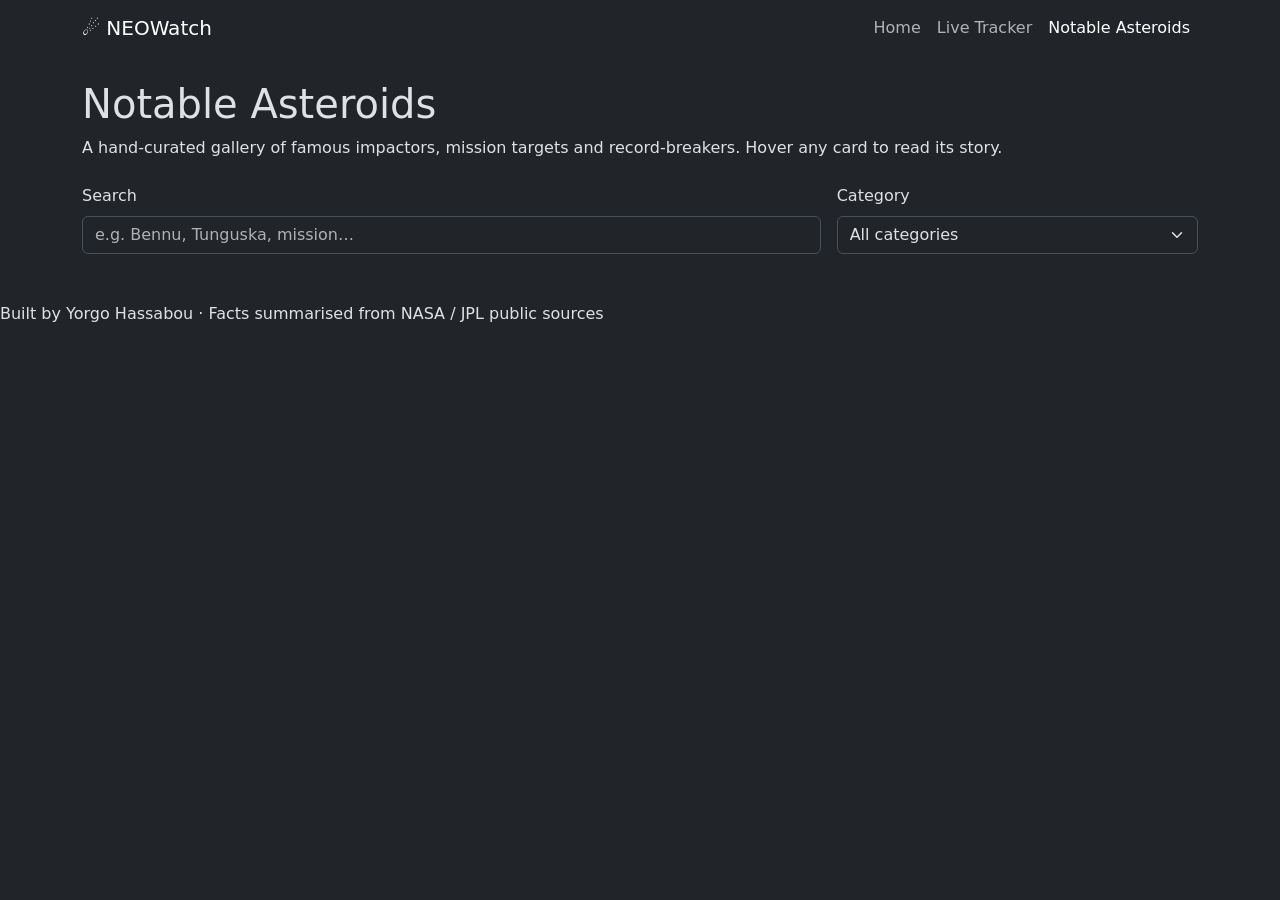
==== notable.html @ 7ab3fdb2 "Add project structure: pages, navbar, and git config Three pages (Home, Live Tracker, Notable Astero" ====
<!DOCTYPE html>
<html lang="en" data-bs-theme="dark">
  <head>
    <meta charset="UTF-8" />
    <meta name="viewport" content="width=device-width, initial-scale=1.0" />
    <title>Notable Asteroids — NEOWatch</title>
    <meta
      name="description"
      content="A curated gallery of famous asteroids, impact events and mission targets."
    />
    <link
      href="https://cdn.jsdelivr.net/npm/bootstrap@5.3.3/dist/css/bootstrap.min.css"
      rel="stylesheet"
    />
    <link rel="stylesheet" href="css/style.css" />
  </head>
  <body>
    <nav class="navbar navbar-expand-lg sticky-top">
      <div class="container container-narrow">
        <a class="navbar-brand" href="index.html">☄️ NEOWatch</a>
        <button
          class="navbar-toggler"
          type="button"
          data-bs-toggle="collapse"
          data-bs-target="#mainNav"
          aria-controls="mainNav"
          aria-expanded="false"
          aria-label="Toggle navigation"
        >
          <span class="navbar-toggler-icon"></span>
        </button>
        <div class="collapse navbar-collapse" id="mainNav">
          <ul class="navbar-nav ms-auto">
            <li class="nav-item"><a class="nav-link" href="index.html">Home</a></li>
            <li class="nav-item"><a class="nav-link" href="tracker.html">Live Tracker</a></li>
            <li class="nav-item">
              <a class="nav-link active" aria-current="page" href="notable.html">Notable Asteroids</a>
            </li>
          </ul>
        </div>
      </div>
    </nav>

    <main class="container container-narrow py-4">
      <header class="mb-4">
        <h1 class="section-title">Notable Asteroids</h1>
        <p class="section-sub m-0">
          A hand-curated gallery of famous impactors, mission targets and record-breakers.
          Hover any card to read its story.
        </p>
      </header>

      <!-- Search + category filter over the curated dataset -->
      <div class="row g-3 mb-4">
        <div class="col-12 col-md-8">
          <label class="form-label" for="notableSearch">Search</label>
          <input
            type="search"
            id="notableSearch"
            class="form-control"
            placeholder="e.g. Bennu, Tunguska, mission…"
          />
        </div>
        <div class="col-12 col-md-4">
          <label class="form-label" for="categoryFilter">Category</label>
          <select id="categoryFilter" class="form-select">
            <option value="all">All categories</option>
            <option value="Impact event">Impact event</option>
            <option value="Mission target">Mission target</option>
            <option value="Close approacher">Close approacher</option>
            <option value="Record-breaker">Record-breaker</option>
          </select>
        </div>
      </div>

      <div id="notableGrid" class="card-grid"></div>
    </main>

    <footer class="site-footer">
      <p class="m-0">
        Built by Yorgo Hassabou · Facts summarised from NASA / JPL public sources
      </p>
    </footer>

    <script src="https://cdn.jsdelivr.net/npm/bootstrap@5.3.3/dist/js/bootstrap.bundle.min.js"></script>
    <script type="module" src="js/notable.js"></script>
  </body>
</html>
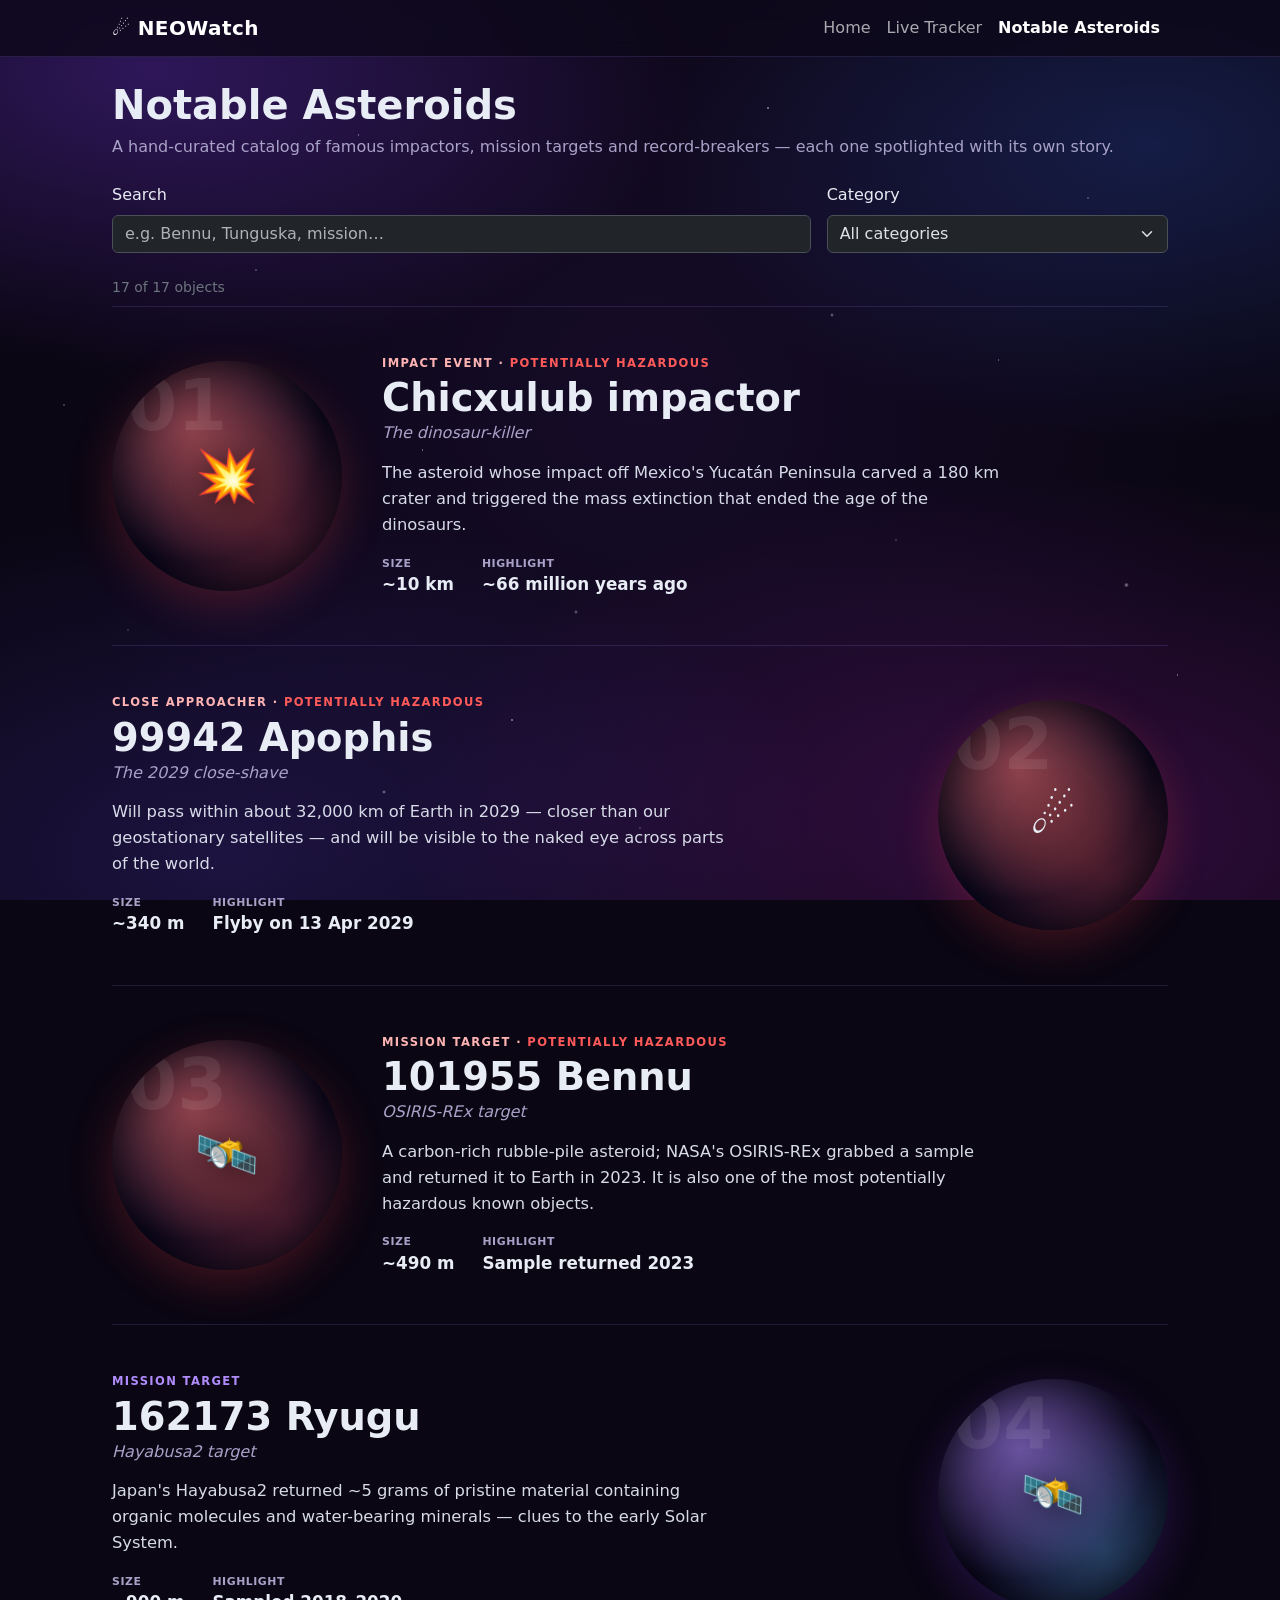
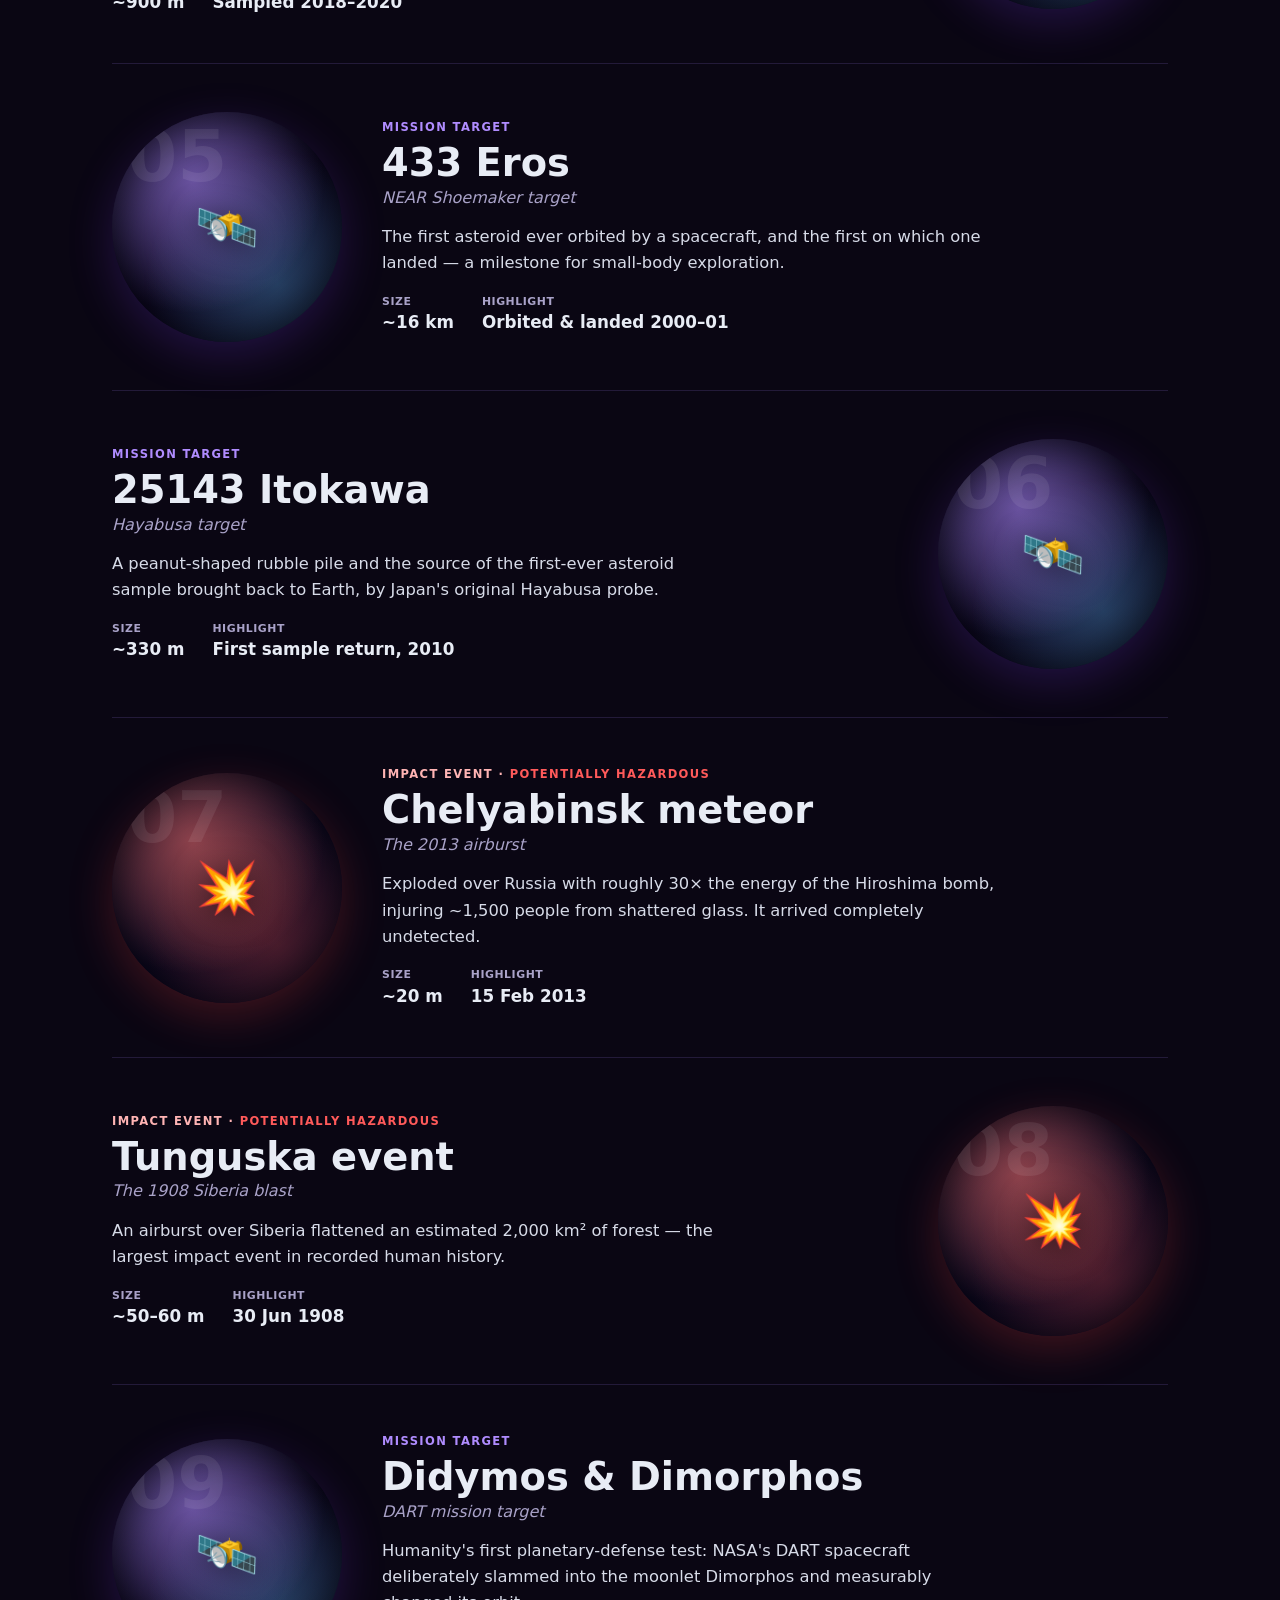
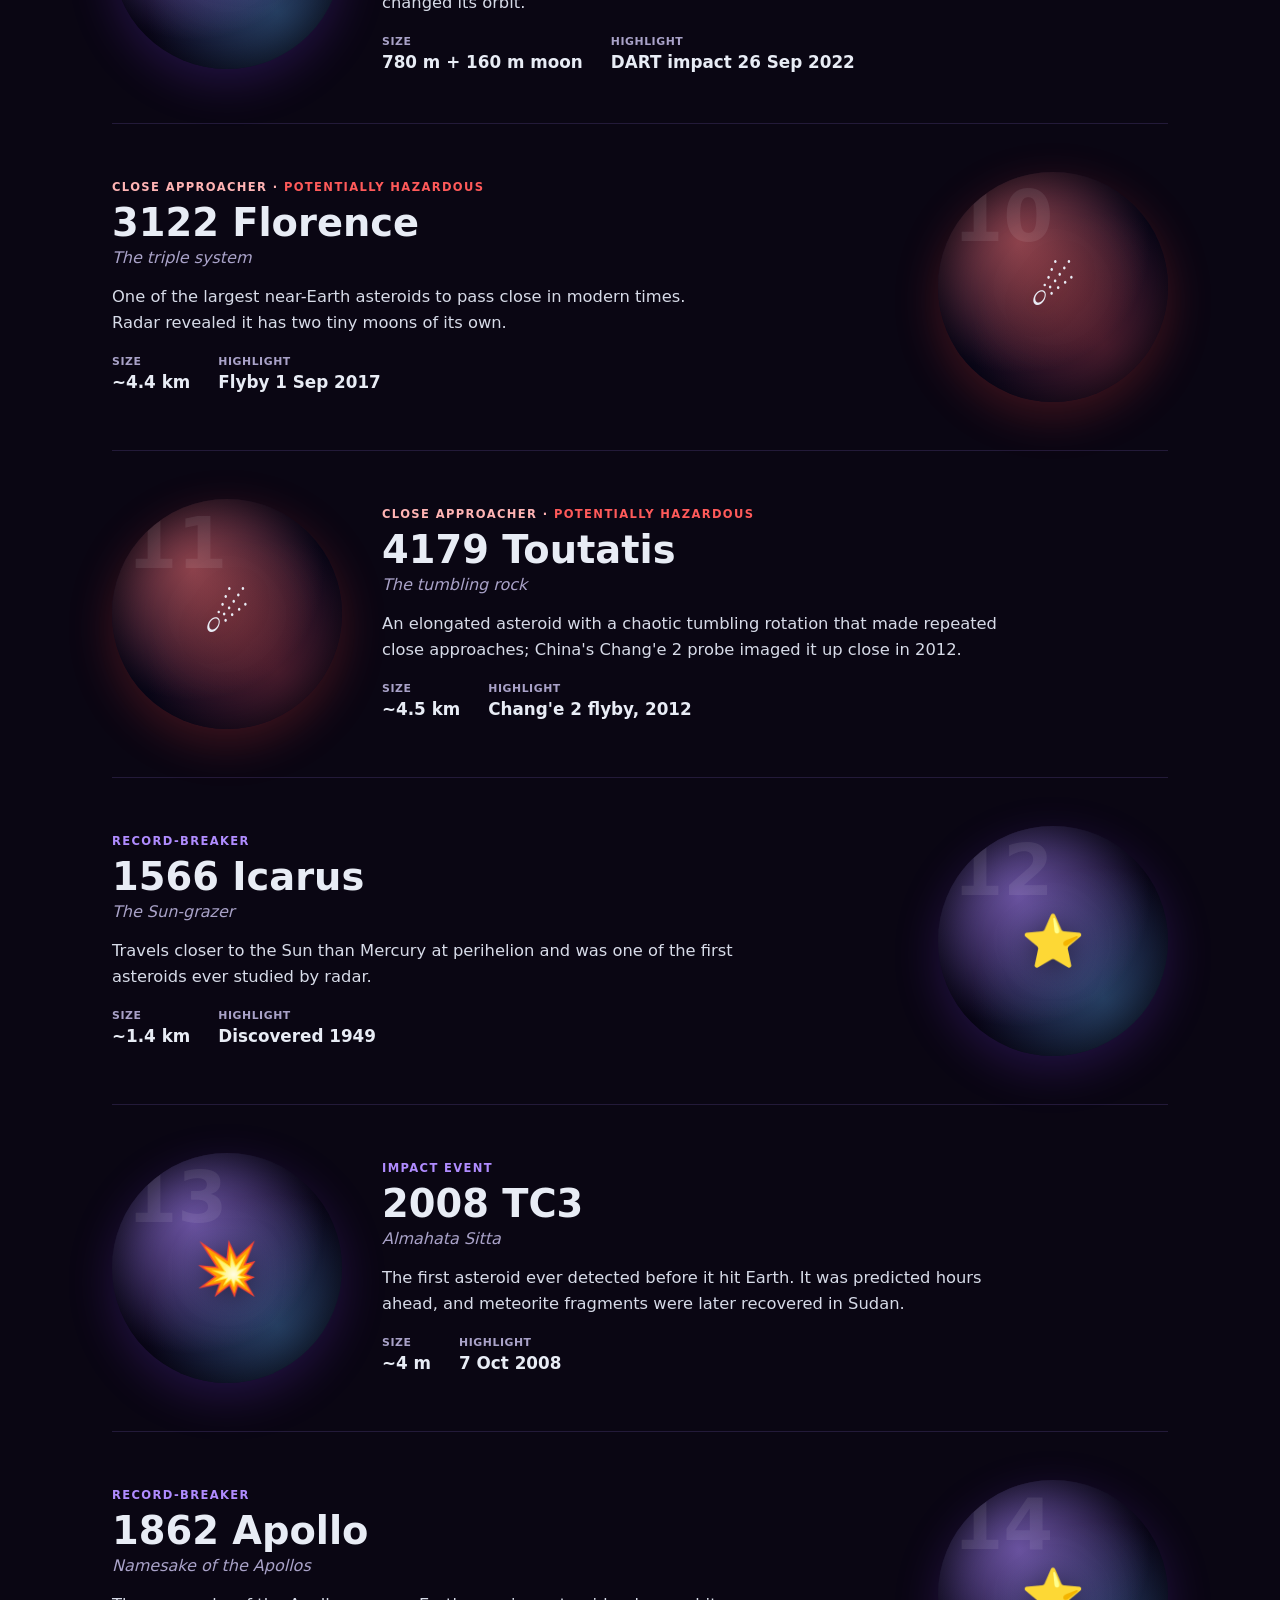
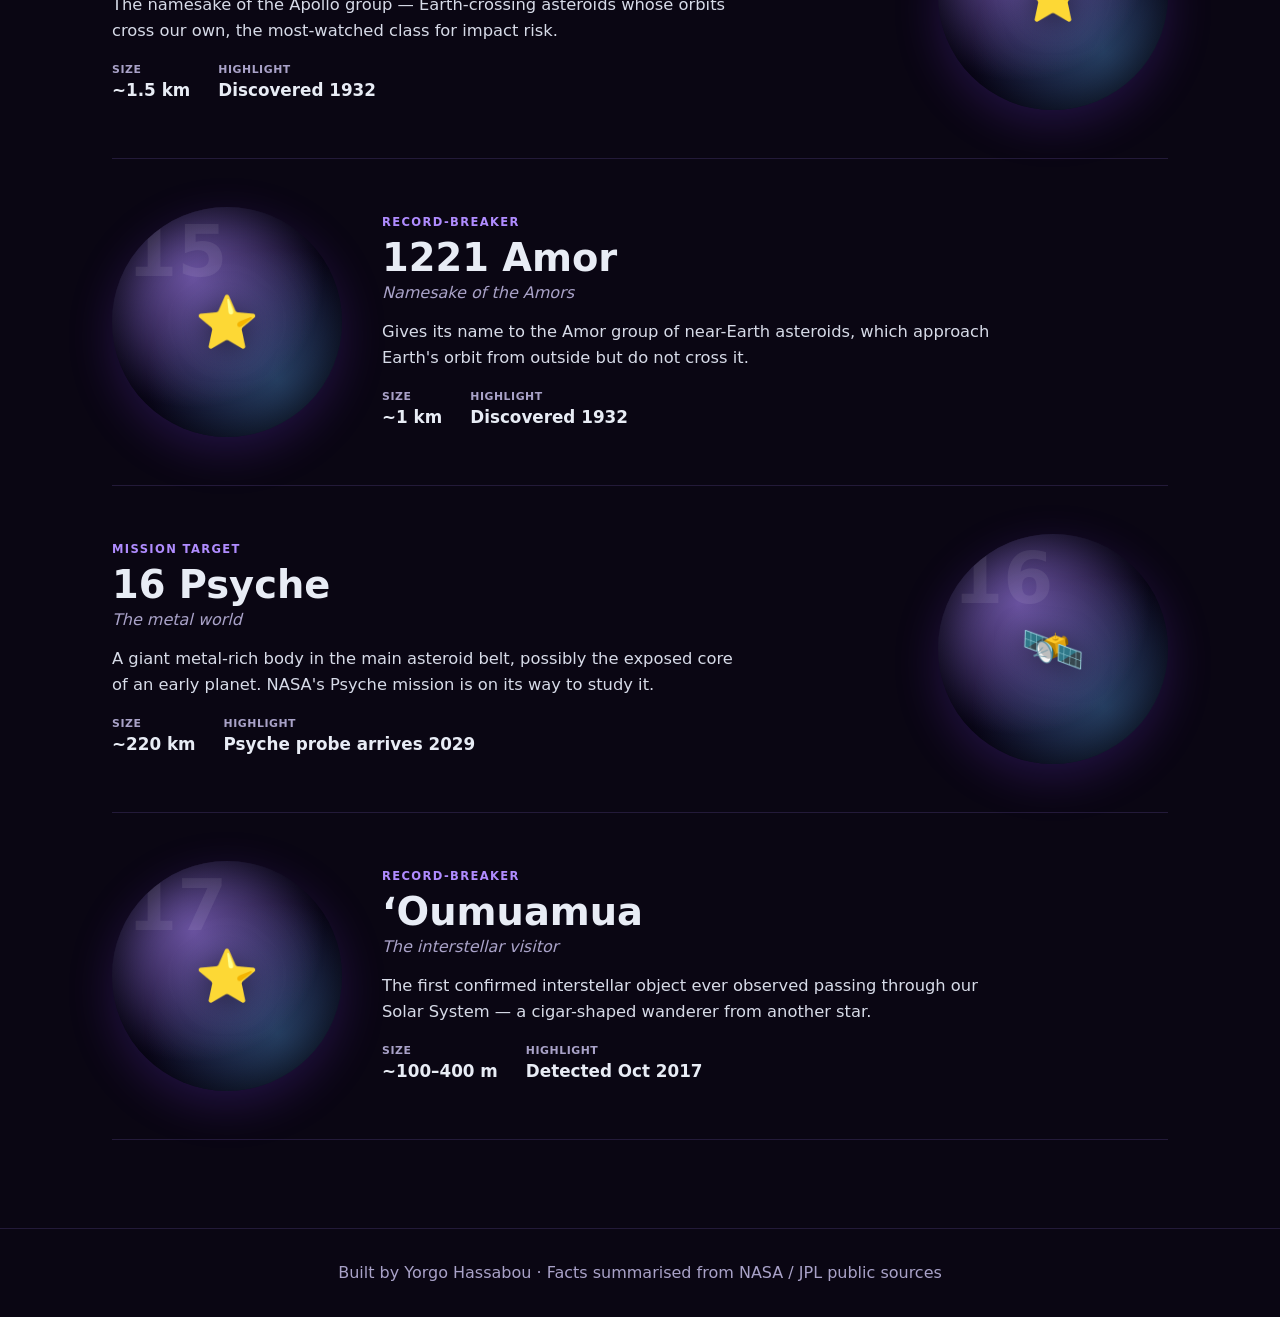
==== commit 8137a5a6: "Apod hero home screen + nav bar fix + editorial reframe for notable asteroid page" ====
--- a/notable.html
+++ b/notable.html
@@ -15,7 +15,7 @@
     <link rel="stylesheet" href="css/style.css" />
   </head>
   <body>
-    <nav class="navbar navbar-expand-lg sticky-top">
+    <nav class="navbar navbar-expand-md sticky-top">
       <div class="container container-narrow">
         <a class="navbar-brand" href="index.html">☄️ NEOWatch</a>
         <button
@@ -45,8 +45,8 @@
       <header class="mb-4">
         <h1 class="section-title">Notable Asteroids</h1>
         <p class="section-sub m-0">
-          A hand-curated gallery of famous impactors, mission targets and record-breakers.
-          Hover any card to read its story.
+          A hand-curated catalog of famous impactors, mission targets and record-breakers —
+          each one spotlighted with its own story.
         </p>
       </header>
 
@@ -73,7 +73,8 @@
         </div>
       </div>
 
-      <div id="notableGrid" class="card-grid"></div>
+      <p id="notableCount" class="text-secondary small mb-2"></p>
+      <div id="notableList" class="spotlights"></div>
     </main>
 
     <footer class="site-footer">
--- a/css/style.css
+++ b/css/style.css
@@ -0,0 +1,711 @@
+/* =============================================================================
+   NEOWatch — hand-written CSS3
+   Bootstrap 5 handles the navbar, form controls, modal and grid utilities;
+   everything below is custom: the space theme and the card-grid + hover effect.
+   ============================================================================= */
+
+:root {
+  --bg: #0a0613;
+  --surface: rgba(160, 120, 255, 0.05);
+  --text: #e8ecf5;
+  --muted: #a9a2c8;
+  --accent: #b08cff;
+  --accent-dim: rgba(176, 140, 255, 0.4);
+  --danger: #ff5a5a;
+  --line: rgba(150, 120, 230, 0.18);
+}
+
+* {
+  box-sizing: border-box;
+}
+
+body {
+  margin: 0;
+  min-height: 100vh;
+  font-family: "Segoe UI", system-ui, -apple-system, sans-serif;
+  color: var(--text);
+  /* Purple "galaxy" backdrop: a deep base with several soft nebula glows
+     (violet, blue, magenta, indigo) pooled around the edges. The centre stays
+     darker so text and cards keep their contrast. */
+  background-color: var(--bg);
+  background-image:
+    radial-gradient(ellipse 70% 55% at 12% 8%, rgba(124, 58, 237, 0.32), transparent 60%),
+    radial-gradient(ellipse 65% 55% at 90% 16%, rgba(56, 100, 230, 0.24), transparent 60%),
+    radial-gradient(ellipse 85% 65% at 82% 92%, rgba(192, 38, 211, 0.22), transparent 60%),
+    radial-gradient(ellipse 80% 65% at 18% 95%, rgba(88, 60, 210, 0.24), transparent 60%),
+    radial-gradient(circle at 50% 45%, rgba(36, 18, 66, 0.45), transparent 72%);
+  background-attachment: fixed;
+  background-repeat: no-repeat;
+}
+
+/* CSS-only starfield: two layered fields of dots give a sense of depth, with a
+   gentle twinkle (disabled under prefers-reduced-motion further down). */
+body::before,
+body::after {
+  content: "";
+  position: fixed;
+  inset: 0;
+  z-index: -1;
+  pointer-events: none;
+}
+
+/* Dense layer of small, faint stars */
+body::before {
+  opacity: 0.7;
+  background-image:
+    radial-gradient(1px 1px at 20% 30%, #fff, transparent),
+    radial-gradient(1px 1px at 70% 60%, #cdd, transparent),
+    radial-gradient(1.5px 1.5px at 40% 80%, #fff, transparent),
+    radial-gradient(1px 1px at 85% 22%, #fff, transparent),
+    radial-gradient(1px 1px at 10% 70%, #aac, transparent),
+    radial-gradient(1.5px 1.5px at 60% 12%, #fff, transparent),
+    radial-gradient(1px 1px at 33% 50%, #fff, transparent),
+    radial-gradient(1px 1px at 50% 92%, #cce, transparent),
+    radial-gradient(1px 1px at 92% 75%, #fff, transparent),
+    radial-gradient(1px 1px at 5% 45%, #fff, transparent),
+    radial-gradient(1px 1px at 78% 40%, #ddf, transparent),
+    radial-gradient(1px 1px at 28% 15%, #fff, transparent);
+  animation: twinkle 6s ease-in-out infinite alternate;
+}
+
+/* Sparser layer of larger, brighter stars, twinkling at a different pace */
+body::after {
+  opacity: 0.5;
+  background-image:
+    radial-gradient(2px 2px at 12% 22%, #fff, transparent),
+    radial-gradient(2px 2px at 65% 35%, #e7d9ff, transparent),
+    radial-gradient(2.5px 2.5px at 88% 65%, #fff, transparent),
+    radial-gradient(2px 2px at 45% 68%, #d9e6ff, transparent),
+    radial-gradient(2px 2px at 30% 88%, #fff, transparent);
+  animation: twinkle 9s ease-in-out infinite alternate-reverse;
+}
+
+@keyframes twinkle {
+  from { opacity: 0.3; }
+  to   { opacity: 0.85; }
+}
+
+a {
+  color: var(--accent);
+}
+
+.container-narrow {
+  max-width: 1080px;
+}
+
+/* Violet accent buttons — Bootstrap's .btn-info recoloured via its CSS vars so
+   the primary call-to-action buttons match the theme without changing markup. */
+.btn-info {
+  --bs-btn-color: #fff;
+  --bs-btn-bg: #7c3aed;
+  --bs-btn-border-color: #7c3aed;
+  --bs-btn-hover-color: #fff;
+  --bs-btn-hover-bg: #6d28d9;
+  --bs-btn-hover-border-color: #6d28d9;
+  --bs-btn-active-color: #fff;
+  --bs-btn-active-bg: #6d28d9;
+  --bs-btn-active-border-color: #5b21b6;
+  --bs-btn-focus-shadow-rgb: 124, 58, 237;
+}
+
+/* ----------------------------------------------------------------- Navbar -- */
+.navbar {
+  background: rgba(13, 8, 26, 0.8);
+  backdrop-filter: blur(10px);
+  border-bottom: 1px solid var(--line);
+}
+.navbar-brand {
+  font-weight: 700;
+  letter-spacing: 0.02em;
+}
+.nav-link.active {
+  color: #fff !important;
+  font-weight: 600;
+}
+
+/* ------------------------------------------------------------------- Hero -- */
+/* Cinematic hero: a full-bleed NASA "Astronomy Picture of the Day" image with a
+   gradient overlay for text contrast. The image is set by js/home.js and fades
+   in; if APOD is unavailable the themed galaxy background simply shows through. */
+.hero {
+  position: relative;
+  isolation: isolate;
+  min-height: 80vh;
+  display: flex;
+  align-items: center;
+  justify-content: center;
+  text-align: center;
+  padding: 6rem 1rem 4.5rem;
+  overflow: hidden;
+}
+.hero__img,
+.hero__overlay {
+  position: absolute;
+  inset: 0;
+  z-index: -1;
+}
+.hero__img {
+  background: center / cover no-repeat;
+  opacity: 0;
+  transform: scale(1.08);
+  transition: opacity 1.2s ease, transform 9s ease-out;
+}
+.hero__img.is-loaded {
+  opacity: 1;
+  transform: scale(1); /* slow "Ken Burns" zoom as it fades in */
+}
+.hero__overlay {
+  background:
+    radial-gradient(ellipse at 50% 35%, rgba(10, 6, 19, 0.25), rgba(10, 6, 19, 0.8) 95%),
+    linear-gradient(180deg, rgba(10, 6, 19, 0.55) 0%, rgba(10, 6, 19, 0.15) 45%, rgba(10, 6, 19, 0.96) 100%);
+}
+.hero__content {
+  position: relative;
+  z-index: 1;
+}
+.hero__title {
+  font-size: clamp(2.2rem, 6vw, 4rem);
+  font-weight: 800;
+  line-height: 1.08;
+  color: #fff;
+  text-shadow: 0 2px 24px rgba(0, 0, 0, 0.6);
+}
+.hero__lead {
+  max-width: 640px;
+  margin: 1.25rem auto 2rem;
+  color: #e6e9f2;
+  font-size: 1.15rem;
+  text-shadow: 0 1px 12px rgba(0, 0, 0, 0.7);
+}
+
+/* APOD caption pinned to the corner of the hero */
+.hero__credit {
+  position: absolute;
+  right: 1rem;
+  bottom: 1rem;
+  z-index: 1;
+  max-width: min(340px, 82vw);
+  padding: 0.6rem 0.85rem;
+  text-align: left;
+  font-size: 0.76rem;
+  line-height: 1.5;
+  color: var(--muted);
+  background: rgba(10, 6, 19, 0.6);
+  border: 1px solid var(--line);
+  border-radius: 12px;
+  backdrop-filter: blur(8px);
+}
+.hero__credit > * {
+  display: block;
+}
+.hero__credit strong {
+  color: var(--text);
+  font-weight: 600;
+}
+.hero__credit a {
+  margin-top: 0.2rem;
+  color: var(--accent);
+}
+.apod-tag {
+  margin-bottom: 0.15rem;
+  color: var(--accent);
+  font-weight: 700;
+  font-size: 0.7rem;
+  letter-spacing: 0.04em;
+  text-transform: uppercase;
+}
+
+.section {
+  padding: 1rem 0 3rem;
+}
+.section-title {
+  font-weight: 700;
+  margin-bottom: 0.35rem;
+}
+.section-sub {
+  color: var(--muted);
+  margin-bottom: 1.75rem;
+}
+
+/* Small explainer feature cards on the Home page (Bootstrap columns + Flexbox) */
+.feature {
+  height: 100%;
+  display: flex;
+  flex-direction: column;
+  gap: 0.5rem;
+  padding: 1.5rem;
+  background: var(--surface);
+  border: 1px solid var(--line);
+  border-radius: 16px;
+}
+.feature__icon {
+  font-size: 1.75rem;
+}
+
+/* ===========================================================================
+   CUSTOM UI REQUIREMENT (Yorgo Hassabou):
+   "Design a responsive card grid layout with hover effects."
+
+   - .card-grid uses CSS Grid with auto-fill + minmax() so the columns reflow
+     fluidly (1 → 2 → 3 → 4+) at ANY viewport width, with no media queries.
+   - Each card is a Flexbox column. On hover/focus it glows and slides open a
+     hidden panel (.card-neo__reveal) with the animated "danger index" meter.
+   - The tracker/home cards are 3D flip cards: "View details" rotates the card
+     horizontally (.flip / .flip__inner / .flip__front / .flip__back) to show
+     the full data set on the back face.
+   =========================================================================== */
+.card-grid {
+  display: grid;
+  grid-template-columns: repeat(auto-fill, minmax(280px, 1fr));
+  gap: 1.5rem;
+  align-items: start; /* let each card size to its own content (no clipping) */
+}
+
+.card-neo {
+  position: relative;
+  display: flex;
+  flex-direction: column;
+  gap: 0.75rem;
+  padding: 1.25rem;
+  background: linear-gradient(160deg, rgba(45, 28, 74, 0.78), rgba(20, 13, 38, 0.9));
+  border: 1px solid var(--line);
+  border-radius: 16px;
+  overflow: hidden;
+  transition: transform 0.25s ease, box-shadow 0.25s ease, border-color 0.25s ease;
+}
+
+/* Hover/focus glow — applies to standalone cards and to flip faces */
+.card-neo:hover,
+.card-neo:focus-visible {
+  border-color: var(--accent);
+  box-shadow: 0 12px 30px rgba(0, 0, 0, 0.5), 0 0 0 1px var(--accent-dim);
+  outline: none;
+}
+
+/* The lift applies only to standalone cards (Notable page). Flip cards are
+   lifted via their .flip wrapper so the 3D transform isn't disturbed. */
+.card-neo:not(.flip__face):hover,
+.card-neo:not(.flip__face):focus-visible {
+  transform: translateY(-6px) scale(1.02);
+}
+
+/* Hazardous asteroids get a red identity, intensified on hover */
+.card--hazard {
+  border-color: rgba(255, 90, 90, 0.35);
+}
+.card--hazard:hover,
+.card--hazard:focus-visible {
+  border-color: var(--danger);
+  box-shadow: 0 12px 30px rgba(0, 0, 0, 0.5), 0 0 24px rgba(255, 70, 70, 0.25);
+}
+
+/* ---- 3D flip card (Live Tracker & Home) -------------------------------- */
+.flip {
+  perspective: 1200px;
+  transition: transform 0.25s ease;
+}
+.flip:hover {
+  transform: translateY(-6px);
+}
+.flip__inner {
+  position: relative;
+  transform-style: preserve-3d;
+  will-change: transform;
+  /* The container height is animated by JS (CardGrid) as the visible face
+     changes, so the card stays compact on the front and grows when flipped.
+     Height settles faster than the rotation, so the resize hides behind the
+     edge-on moment and the second half of the flip is pure (smooth) transform. */
+  transition: transform 0.6s cubic-bezier(0.2, 0.7, 0.3, 1), height 0.4s ease-out;
+}
+.flip.is-flipped .flip__inner {
+  transform: rotateY(180deg);
+}
+.flip__face {
+  -webkit-backface-visibility: hidden;
+  backface-visibility: hidden;
+}
+/* Front stays in normal flow, so the card sizes to it (compact at rest, taller
+   on hover). The back is overlaid and only contributes height when flipped. */
+.flip__front {
+  position: relative;
+}
+.flip__back {
+  position: absolute;
+  inset: 0;
+  transform: rotateY(180deg);
+}
+
+/* Small round "flip back" button on the back face */
+.flip__close {
+  flex: none;
+  width: 28px;
+  height: 28px;
+  border-radius: 50%;
+  border: 1px solid var(--line);
+  background: var(--surface);
+  color: var(--text);
+  font-size: 0.9rem;
+  line-height: 1;
+  cursor: pointer;
+  transition: border-color 0.2s ease, color 0.2s ease;
+}
+.flip__close:hover {
+  border-color: var(--accent);
+  color: var(--accent);
+}
+
+.card-neo__head {
+  display: flex;
+  align-items: flex-start;
+  justify-content: space-between;
+  gap: 0.5rem;
+}
+.card-neo__name {
+  margin: 0;
+  font-size: 1.05rem;
+  font-weight: 700;
+}
+
+.card-neo__stats {
+  display: grid;
+  grid-template-columns: 1fr 1fr;
+  gap: 0.5rem;
+  margin: 0;
+}
+.card-neo__stats dt {
+  font-size: 0.68rem;
+  text-transform: uppercase;
+  letter-spacing: 0.05em;
+  color: var(--muted);
+}
+.card-neo__stats dd {
+  margin: 0;
+  font-weight: 600;
+}
+
+/* Hidden until hover/focus — the reveal effect */
+.card-neo__reveal {
+  max-height: 0;
+  opacity: 0;
+  transform: translateY(8px);
+  overflow: hidden;
+  transition: max-height 0.3s ease, opacity 0.3s ease, transform 0.3s ease;
+}
+.card-neo:hover .card-neo__reveal,
+.card-neo:focus-within .card-neo__reveal {
+  max-height: 220px;
+  opacity: 1;
+  transform: translateY(0);
+}
+
+/* Animated danger meter inside the reveal panel */
+.meter-label {
+  display: block;
+  font-size: 0.75rem;
+  color: var(--muted);
+  margin-bottom: 0.3rem;
+}
+.meter {
+  height: 8px;
+  background: rgba(255, 255, 255, 0.1);
+  border-radius: 99px;
+  overflow: hidden;
+}
+.meter__bar {
+  display: block;
+  height: 100%;
+  width: 0;
+  border-radius: 99px;
+  background: linear-gradient(90deg, #36d399, #fbbd23, #f87272);
+  transition: width 0.8s ease;
+}
+.card-neo:hover .meter__bar,
+.card-neo:focus-within .meter__bar {
+  width: var(--val);
+}
+.card-neo__details {
+  margin-top: 0.6rem;
+}
+
+/* Back-face orbital data (lazily loaded) sits under a divider */
+.card-neo__stats--orbital {
+  margin-top: 0.25rem;
+  padding-top: 0.5rem;
+  border-top: 1px dashed var(--line);
+}
+/* Values fade in once the lookup resolves; the rows are reserved from the
+   start so the card height never changes a second time. */
+.card-neo__stats dd {
+  transition: opacity 0.35s ease;
+}
+.card-neo__stats dd.pending {
+  opacity: 0.4;
+}
+
+/* On touch devices (no hover) the reveal panel is always shown so the meter
+   and the "View details" flip button stay reachable on a phone. */
+@media (hover: none) {
+  .card-neo__reveal {
+    max-height: 260px;
+    opacity: 1;
+    transform: none;
+  }
+  .meter__bar {
+    width: var(--val);
+  }
+}
+
+/* ----------------------------------------------------------------- Badges -- */
+.badge-hazard {
+  padding: 0.15rem 0.5rem;
+  border-radius: 99px;
+  font-size: 0.7rem;
+  font-weight: 600;
+  white-space: nowrap;
+  background: rgba(255, 90, 90, 0.15);
+  color: var(--danger);
+  border: 1px solid rgba(255, 90, 90, 0.4);
+}
+
+/* --------------------------------------------- Editorial spotlights (Notable) */
+.spotlights {
+  display: flex;
+  flex-direction: column;
+}
+.spotlight {
+  display: flex;
+  align-items: center;
+  gap: 2.5rem;
+  padding: 3rem 0;
+  border-top: 1px solid var(--line);
+}
+.spotlight:last-child {
+  border-bottom: 1px solid var(--line);
+}
+.spotlight:nth-child(even) {
+  flex-direction: row-reverse;
+}
+
+/* Cosmic "orb" standing in for a photo (category-tinted) */
+.spotlight__visual {
+  position: relative;
+  flex: none;
+  width: 230px;
+  height: 230px;
+  align-self: center;
+  display: grid;
+  place-items: center;
+  border-radius: 50%;
+  background:
+    radial-gradient(circle at 35% 30%, rgba(176, 140, 255, 0.55), transparent 60%),
+    radial-gradient(circle at 72% 75%, rgba(94, 200, 255, 0.28), transparent 55%),
+    radial-gradient(circle at 50% 50%, #1b1136, #0c0820 70%);
+  box-shadow: inset 0 0 45px rgba(0, 0, 0, 0.65), 0 14px 45px rgba(124, 58, 237, 0.22);
+  overflow: hidden;
+  transition: transform 0.4s ease, box-shadow 0.4s ease;
+}
+.spotlight:hover .spotlight__visual {
+  transform: scale(1.04);
+  box-shadow: inset 0 0 45px rgba(0, 0, 0, 0.6), 0 18px 55px rgba(124, 58, 237, 0.35);
+}
+.spotlight--hazard .spotlight__visual {
+  background:
+    radial-gradient(circle at 35% 30%, rgba(255, 120, 120, 0.5), transparent 60%),
+    radial-gradient(circle at 72% 75%, rgba(255, 90, 90, 0.22), transparent 55%),
+    radial-gradient(circle at 50% 50%, #2a1020, #0c0820 70%);
+  box-shadow: inset 0 0 45px rgba(0, 0, 0, 0.65), 0 14px 45px rgba(255, 70, 70, 0.22);
+}
+.spotlight__index {
+  position: absolute;
+  top: 0.5rem;
+  left: 0.95rem;
+  font-size: 4.5rem;
+  font-weight: 800;
+  line-height: 1;
+  color: rgba(255, 255, 255, 0.08);
+}
+.spotlight__glyph {
+  font-size: 3.2rem;
+  filter: drop-shadow(0 4px 14px rgba(0, 0, 0, 0.5));
+}
+
+.spotlight__body {
+  flex: 1;
+  min-width: 0;
+}
+.spotlight__eyebrow {
+  margin: 0 0 0.35rem;
+  font-size: 0.72rem;
+  font-weight: 700;
+  letter-spacing: 0.12em;
+  text-transform: uppercase;
+  color: var(--accent);
+}
+.spotlight--hazard .spotlight__eyebrow {
+  color: #ffb4b4;
+}
+.spotlight__flag {
+  color: var(--danger);
+}
+.spotlight__name {
+  margin: 0;
+  font-size: clamp(1.6rem, 3.5vw, 2.4rem);
+  font-weight: 800;
+  line-height: 1.1;
+}
+.spotlight__aka {
+  margin: 0.1rem 0 0.9rem;
+  color: var(--muted);
+  font-style: italic;
+}
+.spotlight__blurb {
+  margin: 0 0 1.1rem;
+  max-width: 60ch;
+  font-size: 1.02rem;
+  line-height: 1.6;
+  color: #d7dbe8;
+}
+.spotlight__facts {
+  display: flex;
+  flex-wrap: wrap;
+  gap: 1.75rem;
+  margin: 0;
+}
+.spotlight__facts dt {
+  font-size: 0.68rem;
+  text-transform: uppercase;
+  letter-spacing: 0.05em;
+  color: var(--muted);
+}
+.spotlight__facts dd {
+  margin: 0;
+  font-weight: 600;
+  font-size: 1.05rem;
+}
+
+@media (max-width: 640px) {
+  .spotlight,
+  .spotlight:nth-child(even) {
+    flex-direction: column;
+    text-align: center;
+    gap: 1.5rem;
+    padding: 2.25rem 0;
+  }
+  .spotlight__visual {
+    width: 160px;
+    height: 160px;
+  }
+  .spotlight__blurb {
+    margin-inline: auto;
+  }
+  .spotlight__facts {
+    justify-content: center;
+  }
+}
+
+/* ------------------------------------------------- Filters / tracker bar -- */
+.filters {
+  background: var(--surface);
+  border: 1px solid var(--line);
+  border-radius: 16px;
+  padding: 1.25rem;
+  margin-bottom: 1.5rem;
+}
+
+/* -------------------------------------------------------- Loading / states */
+.card-skel {
+  height: 220px;
+  border-radius: 16px;
+  background: linear-gradient(
+    100deg,
+    rgba(255, 255, 255, 0.04) 30%,
+    rgba(255, 255, 255, 0.12) 50%,
+    rgba(255, 255, 255, 0.04) 70%
+  );
+  background-size: 200% 100%;
+  animation: shimmer 1.2s infinite;
+}
+@keyframes shimmer {
+  to {
+    background-position: -200% 0;
+  }
+}
+
+.grid-state {
+  grid-column: 1 / -1;
+  text-align: center;
+  padding: 3rem 1rem;
+  color: var(--muted);
+}
+.grid-state__icon {
+  display: block;
+  font-size: 2.5rem;
+  margin-bottom: 0.5rem;
+}
+
+/* ------------------------------------------------------------- Pagination -- */
+.pager {
+  display: flex;
+  flex-wrap: wrap;
+  justify-content: center;
+  gap: 0.4rem;
+  margin-top: 2rem;
+}
+.page-btn {
+  min-width: 40px;
+  padding: 0.45rem 0.7rem;
+  border-radius: 10px;
+  border: 1px solid rgba(120, 150, 220, 0.2);
+  background: var(--surface);
+  color: var(--text);
+  cursor: pointer;
+  transition: background 0.2s ease, border-color 0.2s ease;
+}
+.page-btn:hover:not(:disabled) {
+  border-color: var(--accent);
+}
+.page-btn.is-active {
+  background: var(--accent);
+  color: #04121e;
+  border-color: var(--accent);
+  font-weight: 700;
+}
+.page-btn:disabled {
+  opacity: 0.35;
+  cursor: not-allowed;
+}
+
+/* ----------------------------------------------------------------- Footer -- */
+.site-footer {
+  margin-top: 4rem;
+  padding: 2rem 1rem;
+  text-align: center;
+  color: var(--muted);
+  border-top: 1px solid var(--line);
+}
+
+/* ------------------------------------------------------------ Responsive -- */
+@media (max-width: 480px) {
+  .hero {
+    min-height: 70vh;
+    padding: 4rem 1rem 3rem;
+  }
+  .hero__credit {
+    left: 1rem;
+    right: 1rem;
+    max-width: none;
+  }
+  .card-grid {
+    grid-template-columns: 1fr;
+  }
+}
+
+/* Respect users who prefer less motion */
+@media (prefers-reduced-motion: reduce) {
+  *,
+  *::before,
+  *::after {
+    transition: none !important;
+    animation: none !important;
+  }
+}
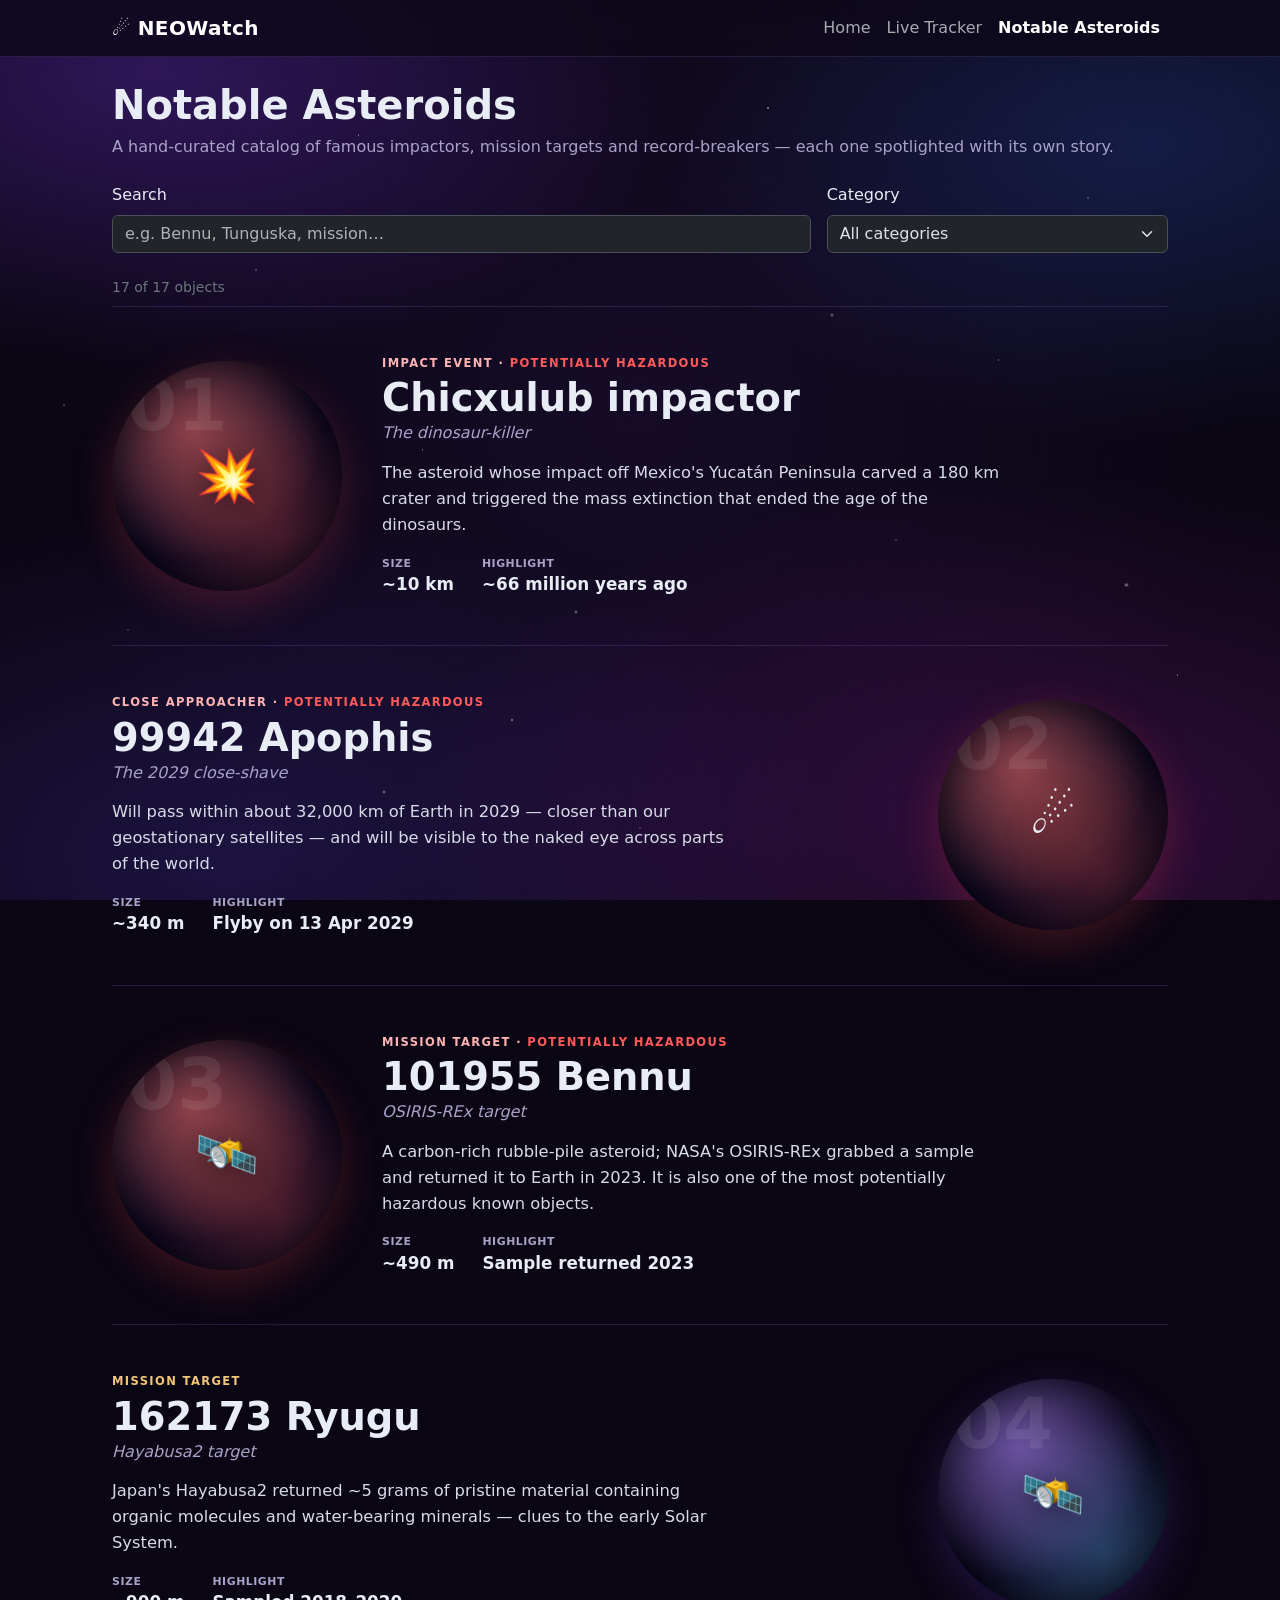
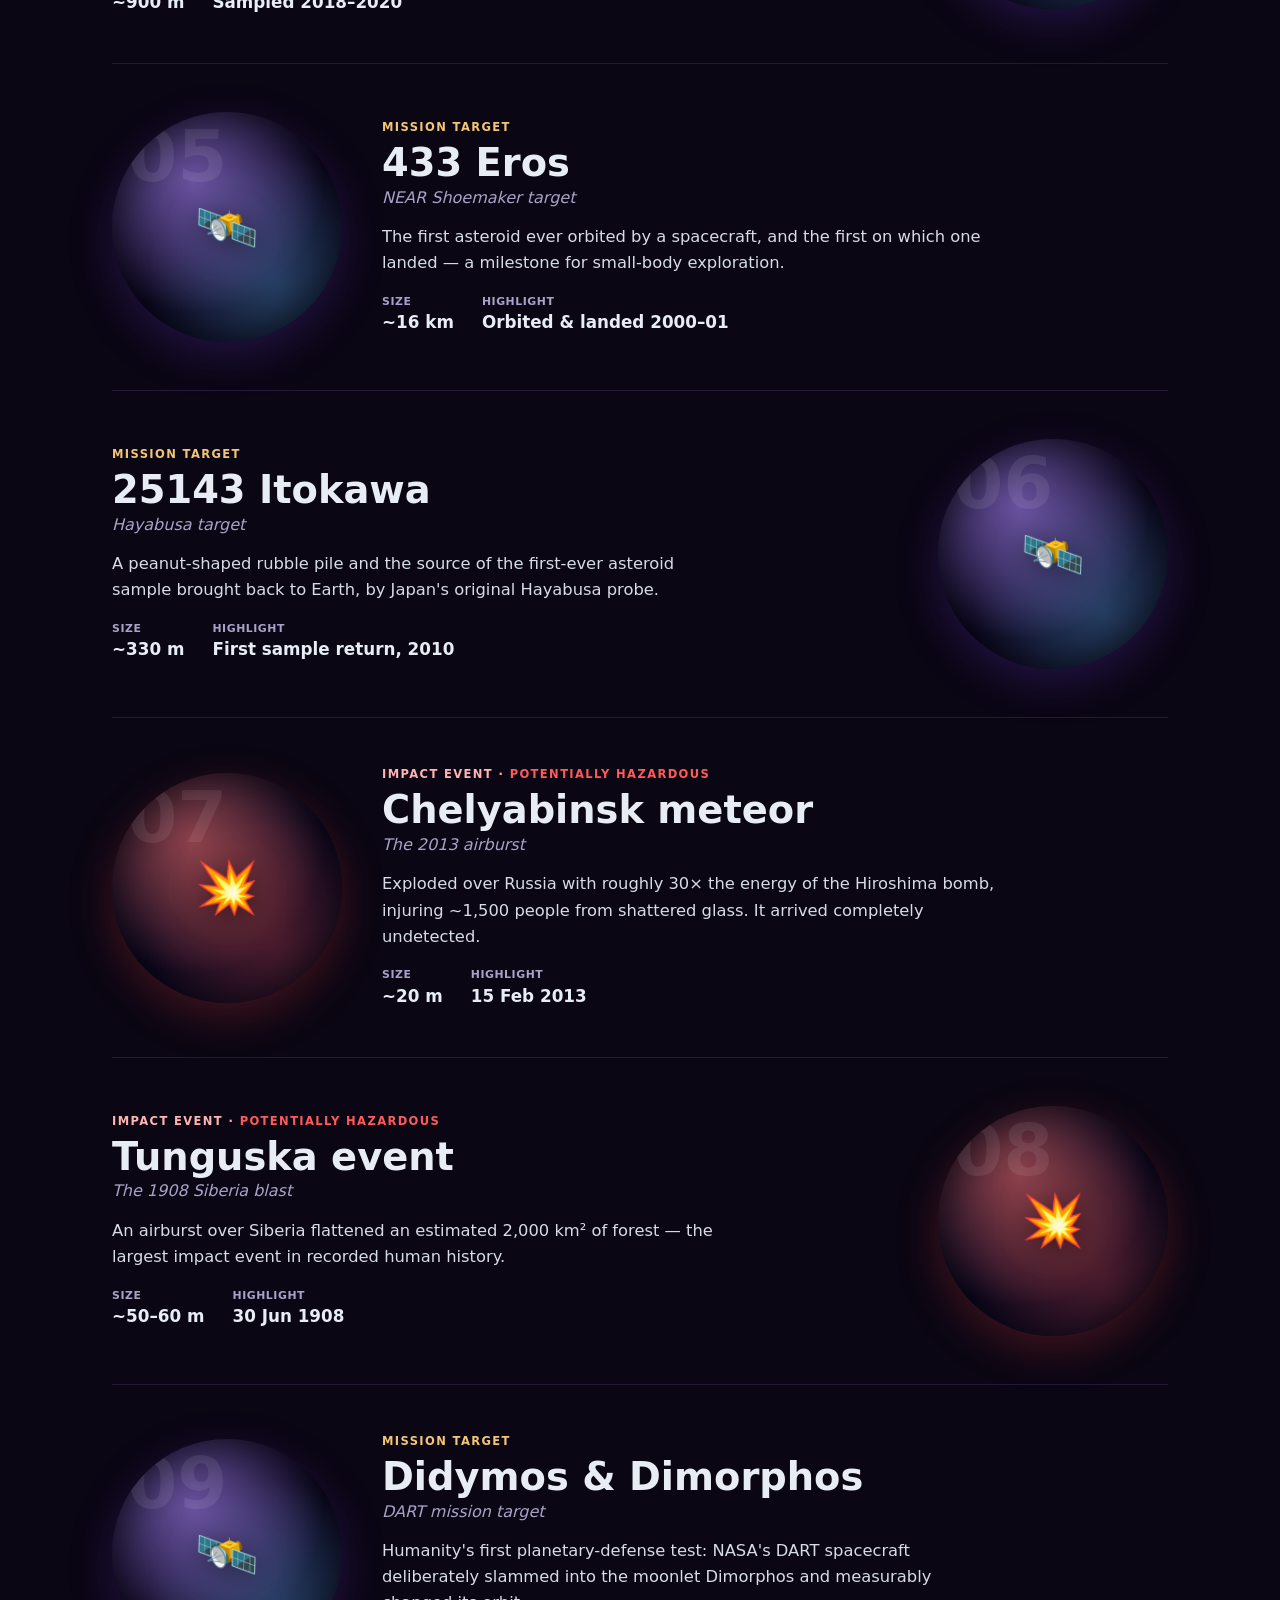
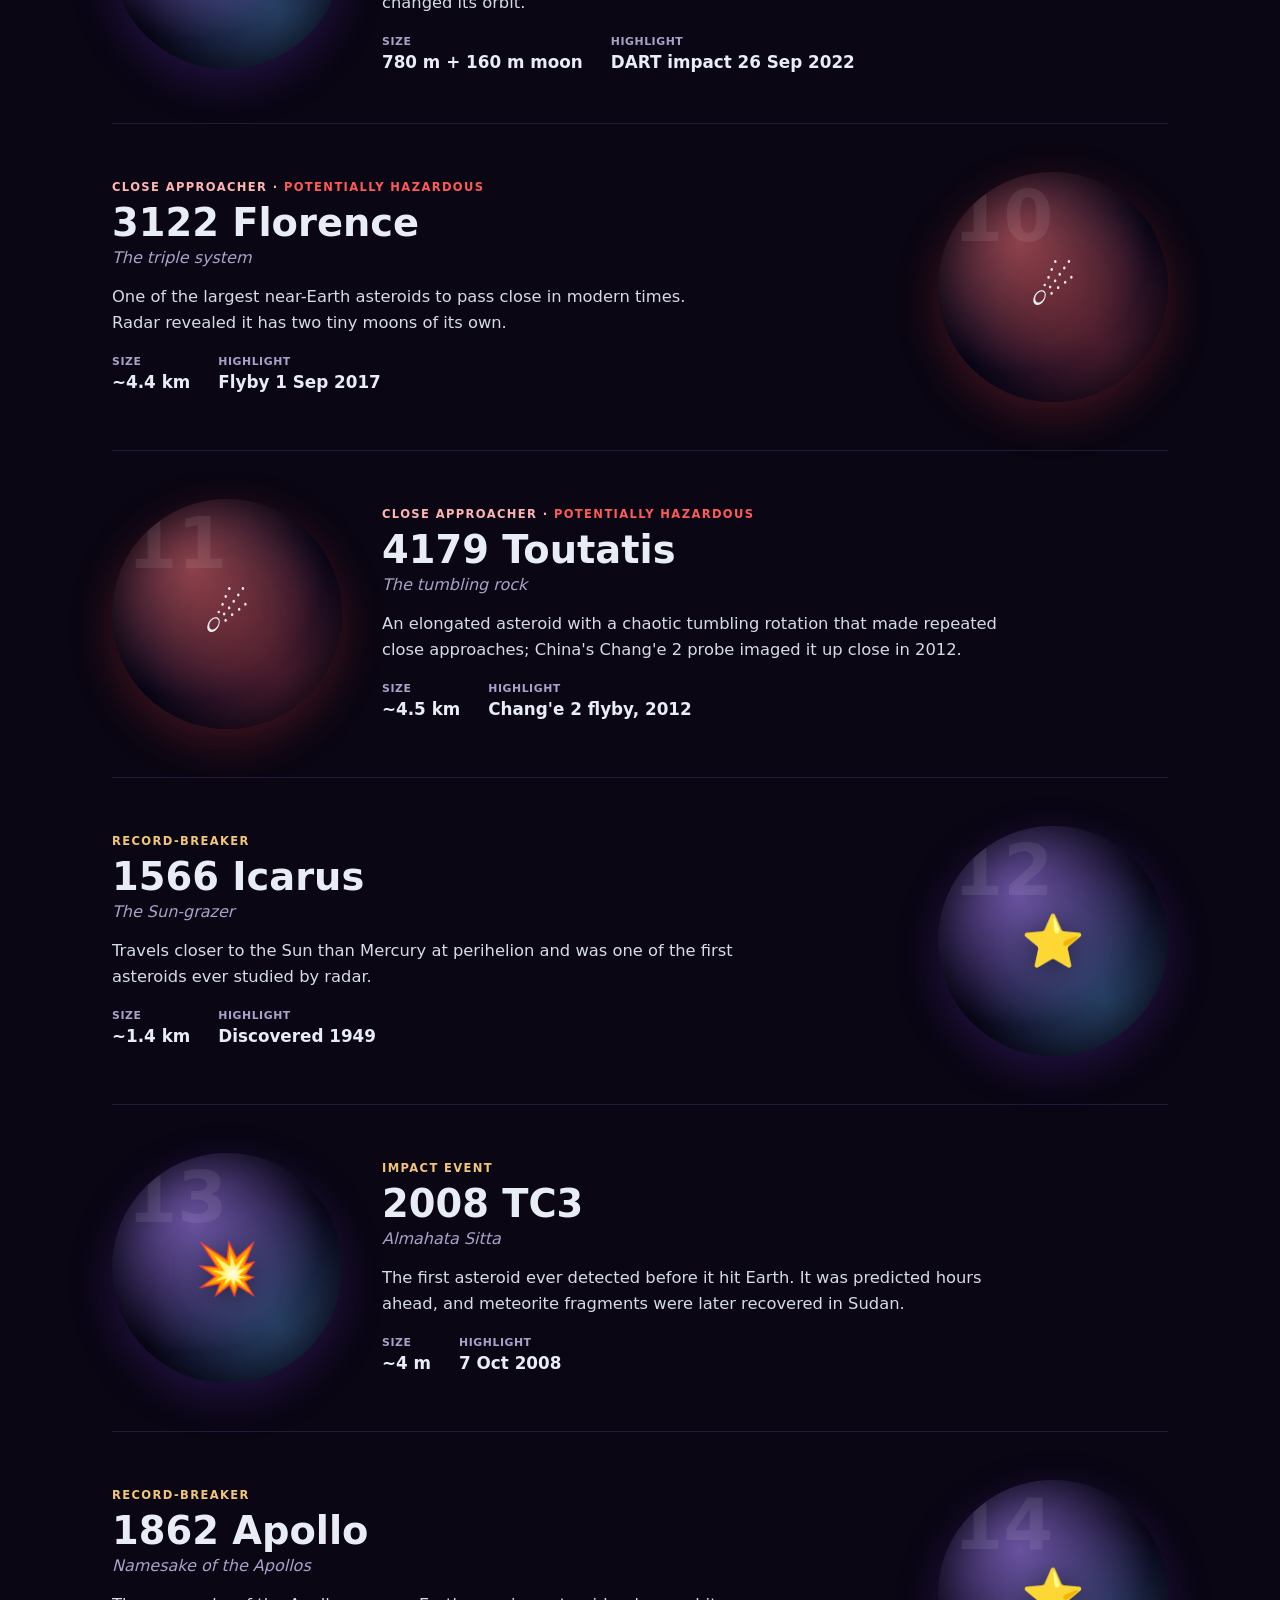
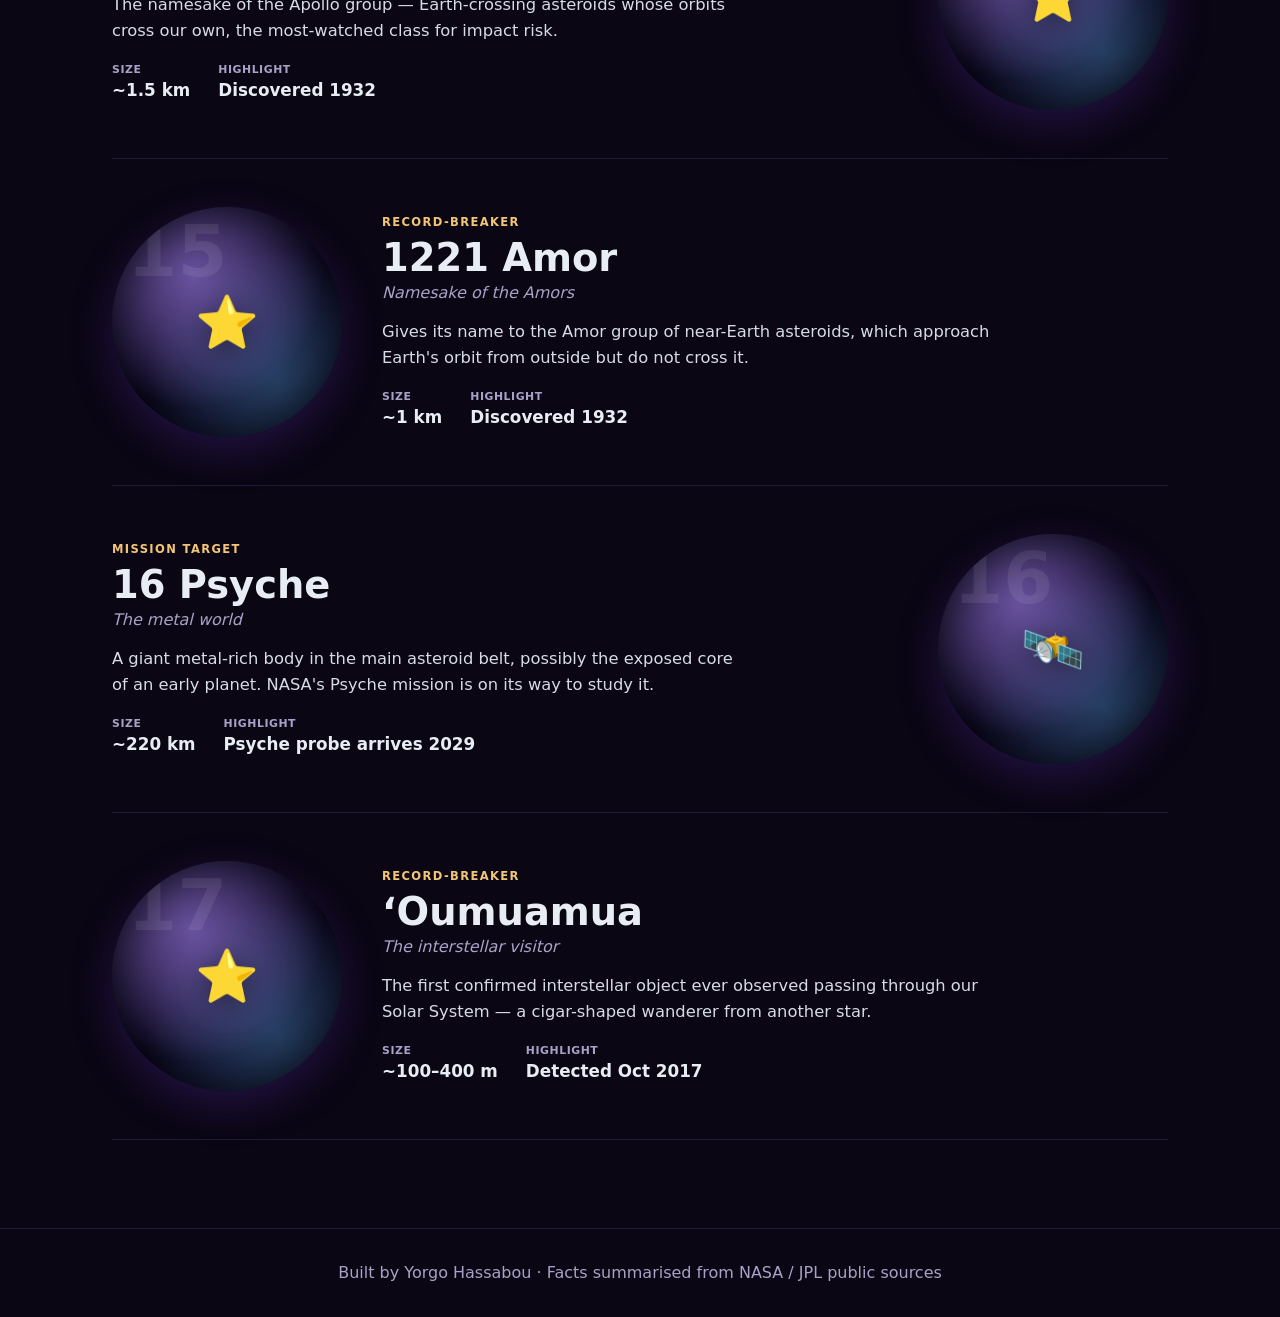
==== commit 1f3d7482: "Add stats bar, canvas chart, per-page accents; fix back-face overlap Tracker gains mission-control s" ====
--- a/notable.html
+++ b/notable.html
@@ -14,7 +14,7 @@
     />
     <link rel="stylesheet" href="css/style.css" />
   </head>
-  <body>
+  <body data-page="notable">
     <nav class="navbar navbar-expand-md sticky-top">
       <div class="container container-narrow">
         <a class="navbar-brand" href="index.html">☄️ NEOWatch</a>
--- a/css/style.css
+++ b/css/style.css
@@ -17,6 +17,35 @@
 
 * {
   box-sizing: border-box;
+}
+
+/* Ensure the hidden attribute always wins, even over display:grid/flex rules
+   (used by the tracker's card ⇄ table view toggle). */
+[hidden] {
+  display: none !important;
+}
+
+/* ------------------------------------------------------ Per-page accents -- */
+/* Each page keeps the shared galaxy backdrop but gets its own accent hue:
+   Home stays violet (the :root default), the Tracker goes data-blue, and the
+   Notable gallery gets a warm museum gold. Everything driven by var(--accent)
+   (links, eyebrows, glows, hover borders, the chart) follows automatically. */
+body[data-page="tracker"] {
+  --accent: #5ec8ff;
+  --accent-dim: rgba(94, 200, 255, 0.4);
+}
+body[data-page="tracker"] .btn-info {
+  --bs-btn-bg: #0284c7;
+  --bs-btn-border-color: #0284c7;
+  --bs-btn-hover-bg: #0369a1;
+  --bs-btn-hover-border-color: #0369a1;
+  --bs-btn-active-bg: #0369a1;
+  --bs-btn-active-border-color: #075985;
+  --bs-btn-focus-shadow-rgb: 2, 132, 199;
+}
+body[data-page="notable"] {
+  --accent: #f3c577;
+  --accent-dim: rgba(243, 197, 119, 0.4);
 }
 
 body {
@@ -215,6 +244,66 @@
   text-transform: uppercase;
 }
 
+/* --------------------------------------------------------- Countdown band -- */
+.countdown-band {
+  border-block: 1px solid var(--line);
+  background:
+    radial-gradient(ellipse 60% 120% at 85% 50%, rgba(124, 58, 237, 0.25), transparent 70%),
+    rgba(13, 8, 26, 0.65);
+}
+.countdown {
+  display: flex;
+  align-items: center;
+  justify-content: space-between;
+  gap: 2rem;
+  flex-wrap: wrap;
+  padding-block: 2rem;
+}
+.countdown__eyebrow {
+  margin: 0 0 0.25rem;
+  font-size: 0.72rem;
+  font-weight: 700;
+  letter-spacing: 0.12em;
+  text-transform: uppercase;
+  color: var(--accent);
+}
+.countdown__title {
+  margin: 0;
+  font-size: clamp(1.25rem, 3vw, 1.6rem);
+  font-weight: 800;
+}
+.countdown__sub {
+  margin: 0.35rem 0 0;
+  color: var(--muted);
+  font-size: 0.95rem;
+  max-width: 48ch;
+}
+.countdown__clock {
+  display: flex;
+  gap: 0.6rem;
+}
+.countdown__clock > div {
+  min-width: 72px;
+  padding: 0.6rem 0.5rem;
+  text-align: center;
+  background: var(--surface);
+  border: 1px solid var(--line);
+  border-radius: 12px;
+}
+.countdown__clock span {
+  display: block;
+  font-size: 1.6rem;
+  font-weight: 800;
+  font-variant-numeric: tabular-nums; /* digits keep width — no jitter each second */
+  color: var(--text);
+}
+.countdown__clock small {
+  font-size: 0.66rem;
+  text-transform: uppercase;
+  letter-spacing: 0.08em;
+  color: var(--muted);
+}
+
 .section {
   padding: 1rem 0 3rem;
 }
@@ -433,6 +522,50 @@
   padding-top: 0.5rem;
   border-top: 1px dashed var(--line);
 }
+
+/* Back-face close-approach mini-timeline. min-height reserves the typical
+   4-row footprint up front (label ~1.3rem + 4 × ~1.4rem rows + divider), and
+   CardGrid re-measures the card after the rows load to absorb any difference. */
+.card-neo__history {
+  margin-top: 0.25rem;
+  padding-top: 0.5rem;
+  border-top: 1px dashed var(--line);
+  min-height: 7.5rem;
+}
+.history-label {
+  display: block;
+  margin-bottom: 0.25rem;
+  font-size: 0.68rem;
+  text-transform: uppercase;
+  letter-spacing: 0.05em;
+  color: var(--muted);
+}
+.history-list {
+  list-style: none;
+  margin: 0;
+  padding: 0;
+  font-size: 0.8rem;
+}
+.history-list li {
+  display: flex;
+  justify-content: space-between;
+  gap: 0.75rem;
+  padding: 0.1rem 0;
+  color: var(--muted);
+}
+.history-list li.is-next {
+  color: var(--accent);
+  font-weight: 600;
+}
+.history-list li em {
+  font-style: normal;
+  font-size: 0.66rem;
+  text-transform: uppercase;
+  letter-spacing: 0.05em;
+}
+.history-list li.pending {
+  opacity: 0.5;
+}
 /* Values fade in once the lookup resolves; the rows are reserved from the
    start so the card height never changes a second time. */
 .card-neo__stats dd {
@@ -465,6 +598,116 @@
   background: rgba(255, 90, 90, 0.15);
   color: var(--danger);
   border: 1px solid rgba(255, 90, 90, 0.4);
+}
+
+/* ------------------------------------------------------- Watchlist star -- */
+.card-neo__tools {
+  display: flex;
+  align-items: center;
+  gap: 0.45rem;
+}
+.star-btn {
+  background: none;
+  border: none;
+  padding: 0;
+  font-size: 1.15rem;
+  line-height: 1;
+  color: var(--muted);
+  cursor: pointer;
+  transition: color 0.2s ease, transform 0.2s ease;
+}
+.star-btn:hover {
+  color: #ffd86b;
+  transform: scale(1.2);
+}
+.star-btn.is-on {
+  color: #ffc940;
+}
+
+/* Tangible size comparison line on the card front */
+.card-neo__compare {
+  margin: 0;
+  font-size: 0.78rem;
+  font-style: italic;
+  color: var(--muted);
+}
+
+/* -------------------------------------------------- Table view (tracker) -- */
+.table-wrap {
+  overflow-x: auto;
+  border: 1px solid var(--line);
+  border-radius: 16px;
+  background: linear-gradient(160deg, rgba(45, 28, 74, 0.45), rgba(20, 13, 38, 0.7));
+}
+.neo-table {
+  width: 100%;
+  min-width: 680px; /* scrolls horizontally inside .table-wrap on phones */
+  border-collapse: collapse;
+  font-size: 0.92rem;
+}
+.neo-table th,
+.neo-table td {
+  padding: 0.65rem 0.9rem;
+  text-align: left;
+  white-space: nowrap;
+}
+.neo-table thead th {
+  font-size: 0.7rem;
+  font-weight: 700;
+  text-transform: uppercase;
+  letter-spacing: 0.06em;
+  color: var(--muted);
+  border-bottom: 1px solid var(--line);
+}
+.neo-table thead th[data-sort] {
+  cursor: pointer;
+  user-select: none;
+  transition: color 0.2s ease;
+}
+.neo-table thead th[data-sort]:hover {
+  color: var(--accent);
+}
+.neo-table tbody tr {
+  border-bottom: 1px solid rgba(150, 120, 230, 0.08);
+  transition: background 0.15s ease;
+}
+.neo-table tbody tr:last-child {
+  border-bottom: none;
+}
+.neo-table tbody tr:hover {
+  background: rgba(176, 140, 255, 0.07);
+}
+.neo-table__name a {
+  font-weight: 600;
+  color: var(--text);
+  text-decoration: none;
+}
+.neo-table__name a:hover {
+  color: var(--accent);
+  text-decoration: underline;
+}
+.hazard-dot {
+  display: inline-block;
+  width: 8px;
+  height: 8px;
+  margin-left: 0.45rem;
+  border-radius: 50%;
+  background: var(--danger);
+  box-shadow: 0 0 6px rgba(255, 90, 90, 0.7);
+}
+
+/* Shimmering placeholder line for table loading rows */
+.skel-line {
+  height: 14px;
+  border-radius: 6px;
+  background: linear-gradient(
+    100deg,
+    rgba(255, 255, 255, 0.05) 30%,
+    rgba(255, 255, 255, 0.14) 50%,
+    rgba(255, 255, 255, 0.05) 70%
+  );
+  background-size: 200% 100%;
+  animation: shimmer 1.2s infinite;
 }
 
 /* --------------------------------------------- Editorial spotlights (Notable) */
@@ -612,6 +855,59 @@
   margin-bottom: 1.5rem;
 }
 
+/* ------------------------------------------- Mission-control stats tiles -- */
+.stats-bar {
+  display: grid;
+  grid-template-columns: repeat(auto-fit, minmax(160px, 1fr));
+  gap: 0.75rem;
+  margin-bottom: 1rem;
+}
+.stat {
+  display: flex;
+  flex-direction: column;
+  gap: 0.15rem;
+  padding: 0.85rem 1rem;
+  background: var(--surface);
+  border: 1px solid var(--line);
+  border-radius: 14px;
+}
+.stat__value {
+  font-size: 1.35rem;
+  font-weight: 800;
+  line-height: 1.15;
+}
+.stat__label {
+  font-size: 0.72rem;
+  letter-spacing: 0.05em;
+  text-transform: uppercase;
+  color: var(--muted);
+}
+.stat--hazard .stat__value {
+  color: var(--danger);
+}
+
+/* ------------------------------------------------------ Chart panel -- */
+.chart-panel {
+  background: var(--surface);
+  border: 1px solid var(--line);
+  border-radius: 16px;
+  padding: 1rem 1.25rem 0.75rem;
+  margin-bottom: 1.5rem;
+}
+.chart-panel__title {
+  margin-bottom: 0.75rem;
+}
+.chart-panel__title small {
+  font-size: 0.72rem;
+  font-weight: 400;
+  color: var(--muted);
+}
+#approachChart {
+  display: block;
+  width: 100%;
+  height: 170px;
+}
+
 /* -------------------------------------------------------- Loading / states */
 .card-skel {
   height: 220px;
